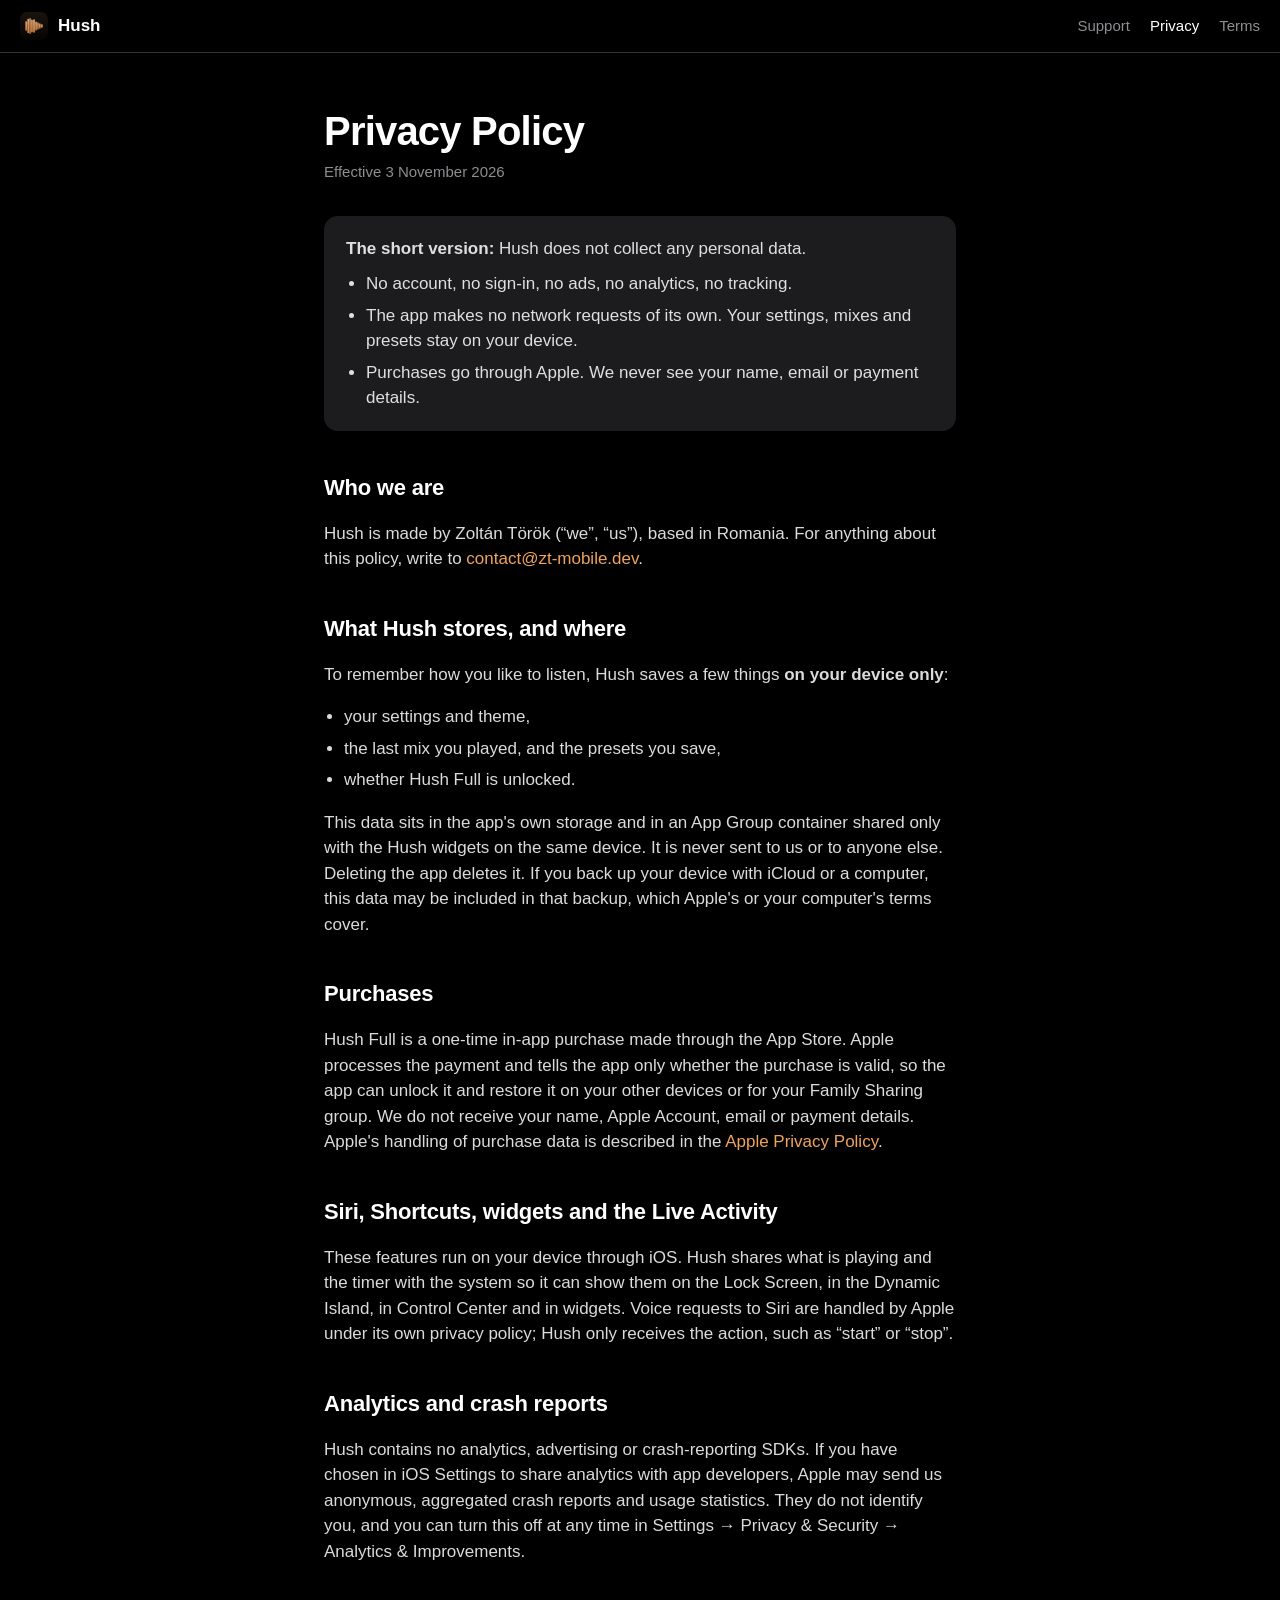
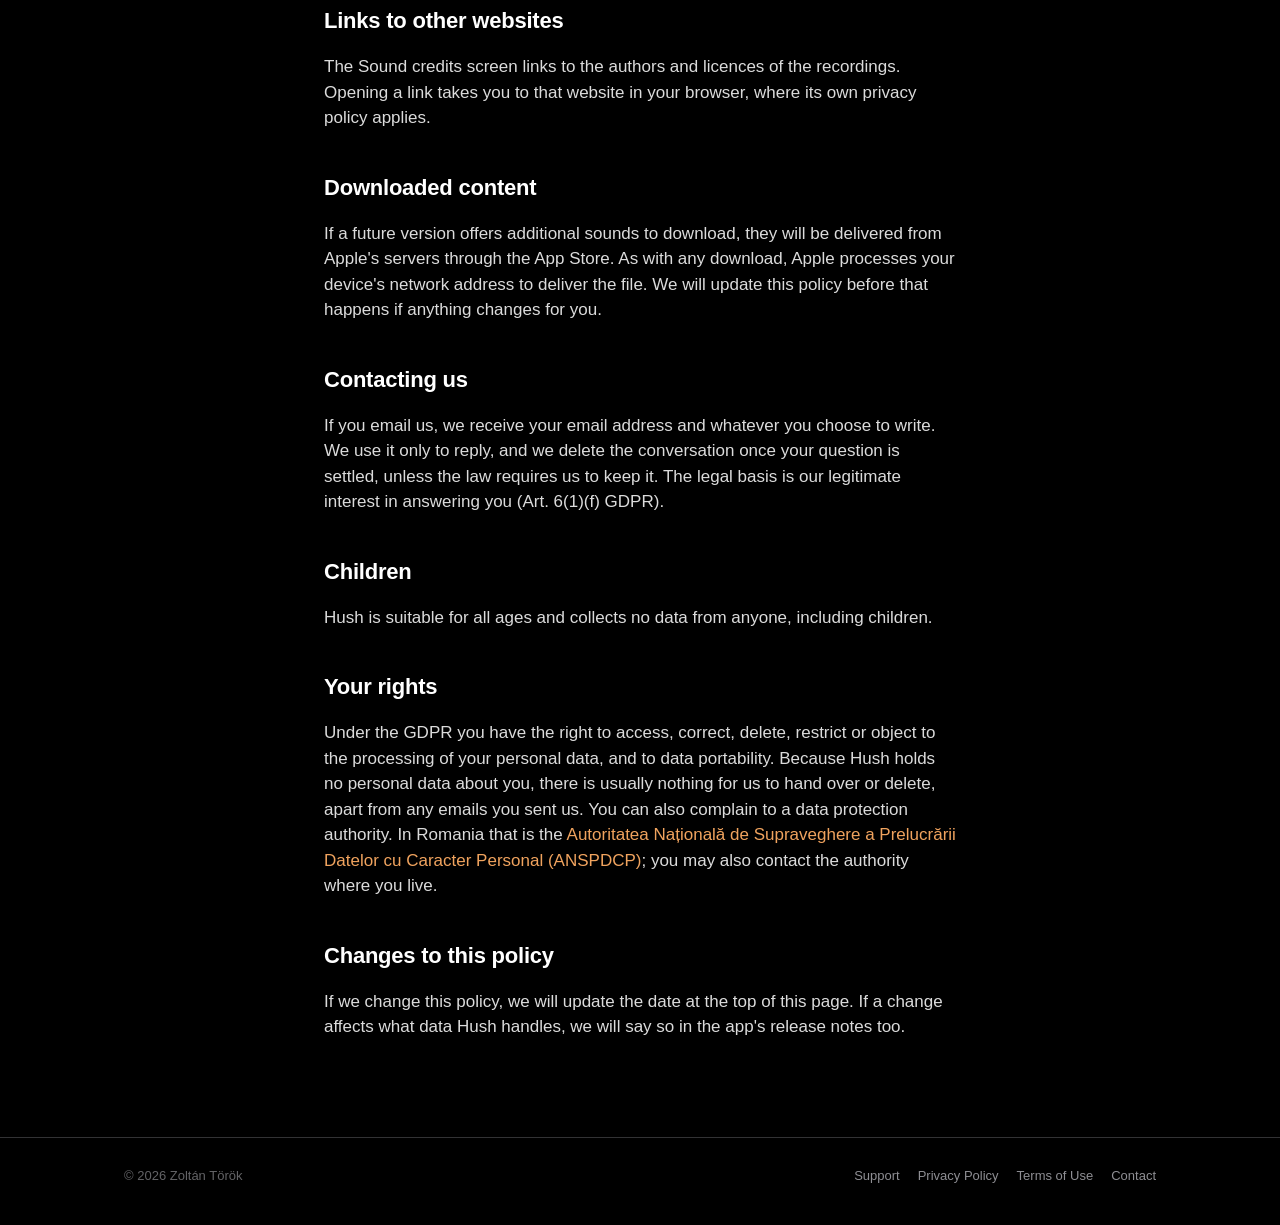
==== privacy/index.html @ 15db0264 "feat: add Hush landing, privacy, terms and support pages Co-Authored-By: Claude Opus 5.5 <noreply@an" ====
<!doctype html>
<html lang="en">
<head>
<meta charset="utf-8">
<meta name="viewport" content="width=device-width, initial-scale=1, viewport-fit=cover">
<title>Privacy Policy · Hush</title>
<meta name="description" content="Hush does not collect, store or share any personal data. Everything stays on your device.">
<meta name="theme-color" content="#000000">
<link rel="icon" type="image/png" sizes="32x32" href="../assets/favicon-32.png">
<link rel="apple-touch-icon" href="../assets/apple-touch-icon.png">
<link rel="stylesheet" href="../assets/site.css">
</head>
<body>
<header class="nav">
  <a class="brand" href="../"><img src="../assets/icon-256.png" alt=""><span>Hush</span></a>
  <nav><ul>
    <li><a href="../support/">Support</a></li>
    <li><a href="../privacy/" aria-current="page">Privacy</a></li>
    <li><a href="../terms/">Terms</a></li>
  </ul></nav>
</header>
<main class="doc">
  <h1>Privacy Policy</h1>
  <p class="meta">Effective 3 November 2026</p>

  <div class="summary">
    <p><strong>The short version:</strong> Hush does not collect any personal data.</p>
    <ul>
      <li>No account, no sign-in, no ads, no analytics, no tracking.</li>
      <li>The app makes no network requests of its own. Your settings, mixes and presets stay on your device.</li>
      <li>Purchases go through Apple. We never see your name, email or payment details.</li>
    </ul>
  </div>

  <h2>Who we are</h2>
  <p>Hush is made by Zoltán Török (“we”, “us”), based in Romania. For anything about this policy, write to <a href="mailto:contact@zt-mobile.dev">contact@zt-mobile.dev</a>.</p>

  <h2>What Hush stores, and where</h2>
  <p>To remember how you like to listen, Hush saves a few things <strong>on your device only</strong>:</p>
  <ul>
    <li>your settings and theme,</li>
    <li>the last mix you played, and the presets you save,</li>
    <li>whether Hush Full is unlocked.</li>
  </ul>
  <p>This data sits in the app's own storage and in an App Group container shared only with the Hush widgets on the same device. It is never sent to us or to anyone else. Deleting the app deletes it. If you back up your device with iCloud or a computer, this data may be included in that backup, which Apple's or your computer's terms cover.</p>

  <h2>Purchases</h2>
  <p>Hush Full is a one-time in-app purchase made through the App Store. Apple processes the payment and tells the app only whether the purchase is valid, so the app can unlock it and restore it on your other devices or for your Family Sharing group. We do not receive your name, Apple Account, email or payment details. Apple's handling of purchase data is described in the <a href="https://www.apple.com/legal/privacy/">Apple Privacy Policy</a>.</p>

  <h2>Siri, Shortcuts, widgets and the Live Activity</h2>
  <p>These features run on your device through iOS. Hush shares what is playing and the timer with the system so it can show them on the Lock Screen, in the Dynamic Island, in Control Center and in widgets. Voice requests to Siri are handled by Apple under its own privacy policy; Hush only receives the action, such as “start” or “stop”.</p>

  <h2>Analytics and crash reports</h2>
  <p>Hush contains no analytics, advertising or crash-reporting SDKs. If you have chosen in iOS Settings to share analytics with app developers, Apple may send us anonymous, aggregated crash reports and usage statistics. They do not identify you, and you can turn this off at any time in Settings → Privacy &amp; Security → Analytics &amp; Improvements.</p>

  <h2>Links to other websites</h2>
  <p>The Sound credits screen links to the authors and licences of the recordings. Opening a link takes you to that website in your browser, where its own privacy policy applies.</p>

  <h2>Downloaded content</h2>
  <p>If a future version offers additional sounds to download, they will be delivered from Apple's servers through the App Store. As with any download, Apple processes your device's network address to deliver the file. We will update this policy before that happens if anything changes for you.</p>

  <h2>Contacting us</h2>
  <p>If you email us, we receive your email address and whatever you choose to write. We use it only to reply, and we delete the conversation once your question is settled, unless the law requires us to keep it. The legal basis is our legitimate interest in answering you (Art. 6(1)(f) GDPR).</p>

  <h2>Children</h2>
  <p>Hush is suitable for all ages and collects no data from anyone, including children.</p>

  <h2>Your rights</h2>
  <p>Under the GDPR you have the right to access, correct, delete, restrict or object to the processing of your personal data, and to data portability. Because Hush holds no personal data about you, there is usually nothing for us to hand over or delete, apart from any emails you sent us. You can also complain to a data protection authority. In Romania that is the <a href="https://www.dataprotection.ro/">Autoritatea Națională de Supraveghere a Prelucrării Datelor cu Caracter Personal (ANSPDCP)</a>; you may also contact the authority where you live.</p>

  <h2>Changes to this policy</h2>
  <p>If we change this policy, we will update the date at the top of this page. If a change affects what data Hush handles, we will say so in the app's release notes too.</p>
</main>
<footer><div class="inner">
  <span>© 2026 Zoltán Török</span>
  <nav><a href="../support/">Support</a><a href="../privacy/">Privacy Policy</a><a href="../terms/">Terms of Use</a><a href="mailto:contact@zt-mobile.dev">Contact</a></nav>
</div></footer>
</body>
</html>
---- assets/site.css ----
:root {
  color-scheme: dark;
  --bg: #000;
  --surface: #1c1c1e;
  --surface-2: #2c2c2e;
  --separator: rgba(84, 84, 88, 0.6);
  --text: #fff;
  --text-2: #8e8e93;
  --text-3: #636366;
  --ember: #f0a35e;
  --radius: 14px;
  --max: 680px;
  --font: -apple-system, BlinkMacSystemFont, "SF Pro Text", "SF Pro Display", "Helvetica Neue", Helvetica, Arial, sans-serif;
}

* { box-sizing: border-box; }
html { -webkit-text-size-adjust: 100%; }
body {
  margin: 0;
  background: var(--bg);
  color: var(--text);
  font: 17px/1.5 var(--font);
  -webkit-font-smoothing: antialiased;
}
a { color: var(--ember); text-decoration: none; }
a:hover { text-decoration: underline; }
img { display: block; max-width: 100%; }

/* Header */
.nav {
  position: sticky; top: 0; z-index: 10;
  display: flex; align-items: center; justify-content: space-between;
  gap: 16px; padding: 12px 20px;
  background: rgba(0, 0, 0, 0.72);
  -webkit-backdrop-filter: saturate(180%) blur(20px);
  backdrop-filter: saturate(180%) blur(20px);
  border-bottom: 0.5px solid var(--separator);
}
.brand { display: flex; align-items: center; gap: 10px; color: var(--text); font-weight: 600; font-size: 17px; }
.brand:hover { text-decoration: none; }
.brand img { width: 28px; height: 28px; border-radius: 7px; }
.nav ul { display: flex; gap: 20px; list-style: none; margin: 0; padding: 0; font-size: 15px; }
.nav ul a { color: var(--text-2); }
.nav ul a:hover, .nav ul a[aria-current="page"] { color: var(--text); text-decoration: none; }

/* Hero */
.hero { position: relative; min-height: min(92vh, 860px); display: flex; align-items: flex-end; overflow: hidden; }
.hero picture, .hero > img { position: absolute; inset: 0; }
.hero img.bg { width: 100%; height: 100%; object-fit: cover; object-position: 30% 75%; }
.hero::after {
  content: ""; position: absolute; inset: 0;
  background: linear-gradient(180deg, rgba(0,0,0,0) 35%, rgba(0,0,0,0.65) 70%, #000 100%);
}
.hero-inner { position: relative; z-index: 1; width: 100%; max-width: 1080px; margin: 0 auto; padding: 0 24px 64px; }
.hero-icon { width: 84px; height: 84px; border-radius: 19px; margin-bottom: 20px; box-shadow: 0 0 0 0.5px rgba(255,255,255,0.12); }
.hero h1 { font-size: clamp(40px, 7vw, 64px); line-height: 1.05; letter-spacing: -0.02em; margin: 0 0 12px; font-weight: 700; }
.hero p { font-size: clamp(18px, 2.4vw, 21px); color: rgba(255,255,255,0.78); margin: 0 0 28px; max-width: 520px; }

.btn {
  display: inline-flex; align-items: center; gap: 10px;
  padding: 14px 24px; border-radius: 999px;
  background: #fff; color: #000; font-weight: 600; font-size: 17px;
}
.btn:hover { text-decoration: none; opacity: 0.88; }
.btn svg { width: 18px; height: 18px; }
.btn[aria-disabled="true"] { background: var(--surface-2); color: var(--text-2); cursor: default; }
.btn-note { display: block; margin-top: 12px; font-size: 14px; color: var(--text-2); }

/* Sections */
.section { max-width: 1080px; margin: 0 auto; padding: 72px 24px; }
.section h2 { font-size: clamp(28px, 4vw, 36px); letter-spacing: -0.015em; line-height: 1.15; margin: 0 0 12px; }
.section > p.lead { color: var(--text-2); font-size: 19px; max-width: 600px; margin: 0 0 40px; }

.sounds { display: grid; grid-template-columns: repeat(8, 1fr); gap: 24px 16px; }
@media (max-width: 900px) { .sounds { grid-template-columns: repeat(4, 1fr); } }
.sound { text-align: center; font-size: 15px; color: var(--text-2); }
.sound img { width: 100%; aspect-ratio: 1; border-radius: 50%; object-fit: cover; margin-bottom: 10px; }

.features { display: grid; grid-template-columns: repeat(3, 1fr); gap: 12px; }
@media (max-width: 900px) { .features { grid-template-columns: repeat(2, 1fr); } }
@media (max-width: 600px) { .features { grid-template-columns: 1fr; } }
.card { background: var(--surface); border-radius: var(--radius); padding: 22px; }
.card h3 { margin: 0 0 6px; font-size: 17px; font-weight: 600; }
.card p { margin: 0; color: var(--text-2); font-size: 15px; }

.price { display: grid; grid-template-columns: repeat(auto-fit, minmax(260px, 1fr)); gap: 12px; }
.price .card h3 { font-size: 20px; }
.price .amount { font-size: 15px; color: var(--text-2); margin-bottom: 14px; }
.price .full .amount { color: var(--ember); }
.price ul { margin: 0; padding-left: 18px; color: var(--text-2); font-size: 15px; }
.price li + li { margin-top: 6px; }

/* Documents */
.doc { max-width: var(--max); margin: 0 auto; padding: 56px 24px 80px; }
.doc h1 { font-size: clamp(32px, 5vw, 40px); letter-spacing: -0.02em; line-height: 1.1; margin: 0 0 8px; }
.doc .meta { color: var(--text-2); font-size: 15px; margin: 0 0 32px; }
.doc h2 { font-size: 22px; margin: 40px 0 10px; letter-spacing: -0.01em; }
.doc h3 { font-size: 17px; margin: 24px 0 6px; }
.doc p, .doc li { color: rgba(255,255,255,0.86); }
.doc ul { padding-left: 20px; }
.doc li + li { margin-top: 6px; }
.summary { background: var(--surface); border-radius: var(--radius); padding: 20px 22px; margin: 0 0 8px; }
.summary p { margin: 0; }
.summary ul { margin: 10px 0 0; }

.faq details { background: var(--surface); border-radius: var(--radius); margin: 0 0 10px; }
.faq summary { cursor: pointer; padding: 16px 20px; font-weight: 600; list-style: none; display: flex; justify-content: space-between; gap: 12px; }
.faq summary::-webkit-details-marker { display: none; }
.faq summary::after { content: "+"; color: var(--text-2); font-weight: 400; font-size: 20px; line-height: 1; }
.faq details[open] summary::after { content: "−"; }
.faq details > div { padding: 0 20px 16px; color: var(--text-2); }
.faq details > div p { margin: 0 0 8px; color: var(--text-2); }

.contact { background: var(--surface); border-radius: var(--radius); padding: 22px; margin-top: 32px; }
.contact p { margin: 0 0 6px; }
.contact .email { font-size: 20px; font-weight: 600; }

/* Footer */
footer { border-top: 0.5px solid var(--separator); color: var(--text-3); font-size: 13px; }
footer .inner { max-width: 1080px; margin: 0 auto; padding: 28px 24px 40px; display: flex; flex-wrap: wrap; justify-content: space-between; gap: 12px; }
footer nav { display: flex; gap: 18px; flex-wrap: wrap; }
footer a { color: var(--text-2); }

@media (max-width: 520px) {
  .nav { padding: 10px 16px; }
  .nav ul { gap: 14px; font-size: 14px; }
  .nav .brand span { display: none; }
  .hero-inner, .section, .doc { padding-left: 16px; padding-right: 16px; }
  .sounds { gap: 18px 12px; }
}
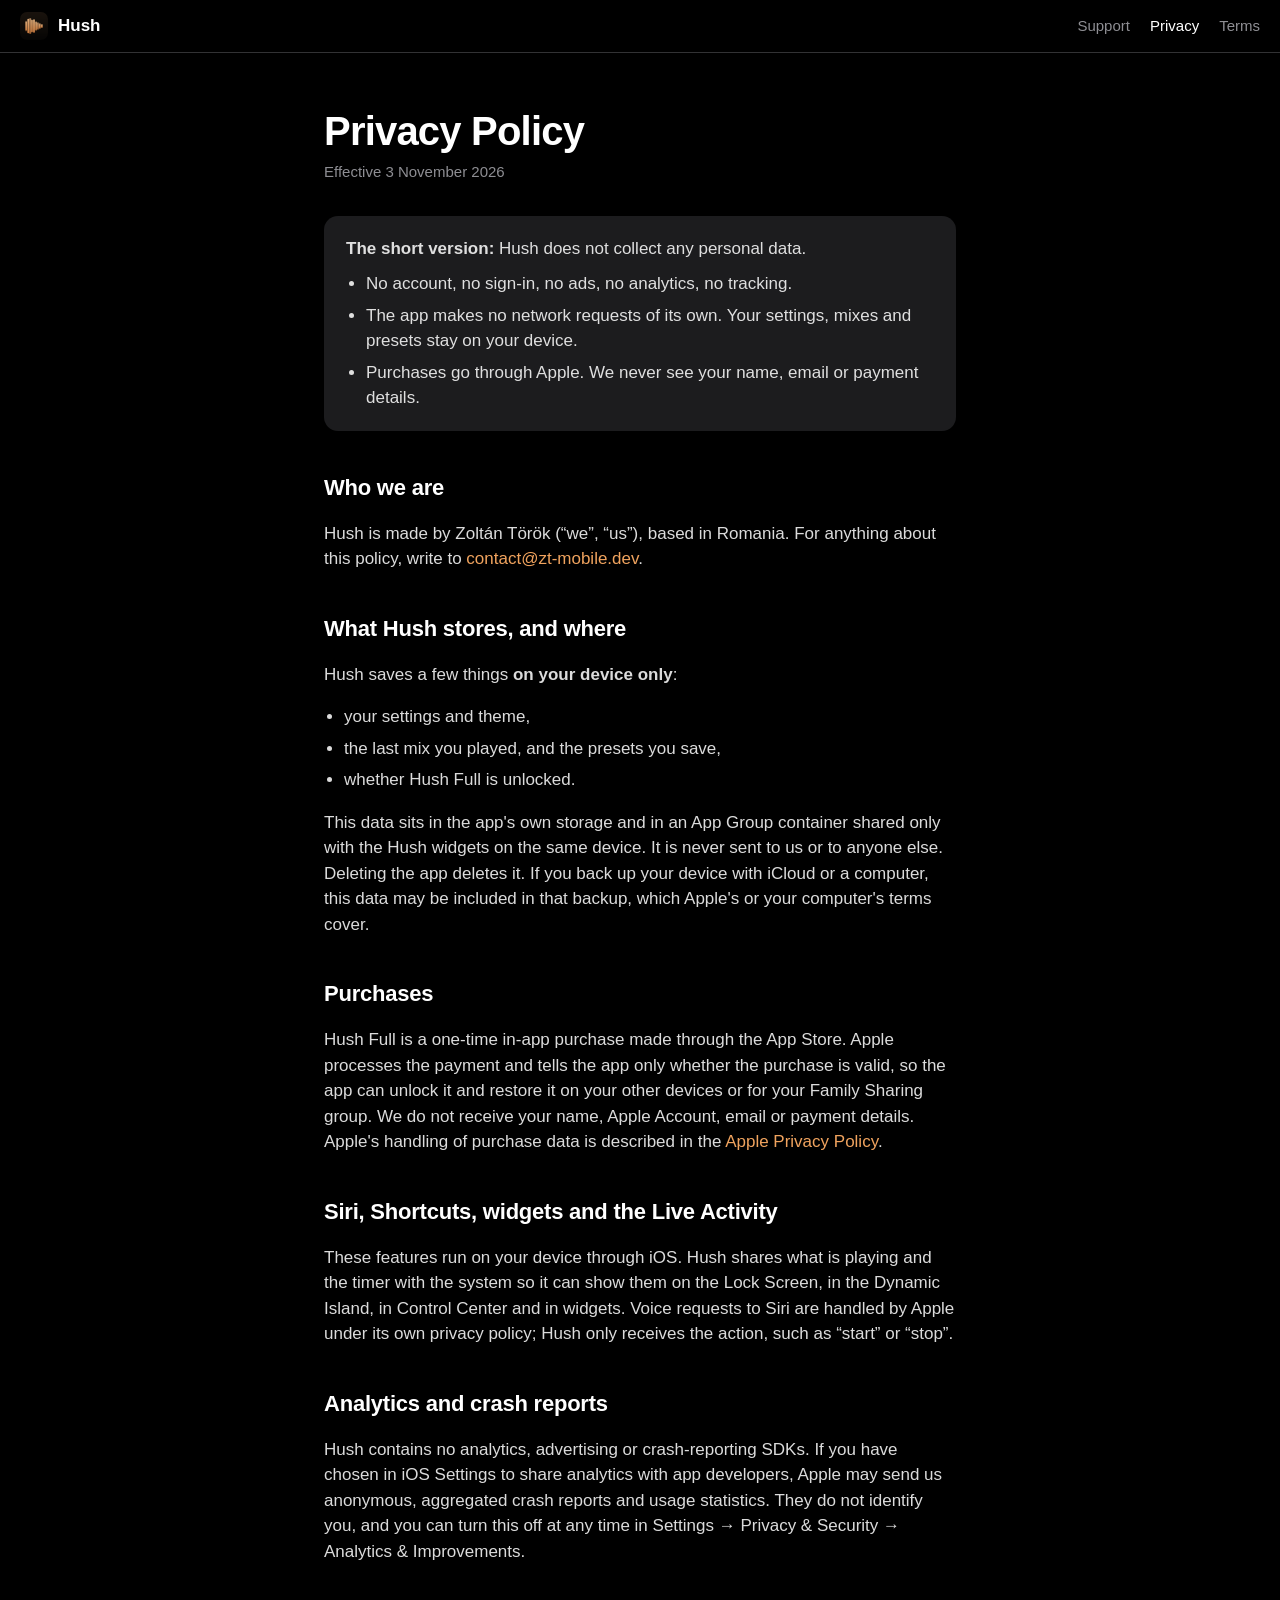
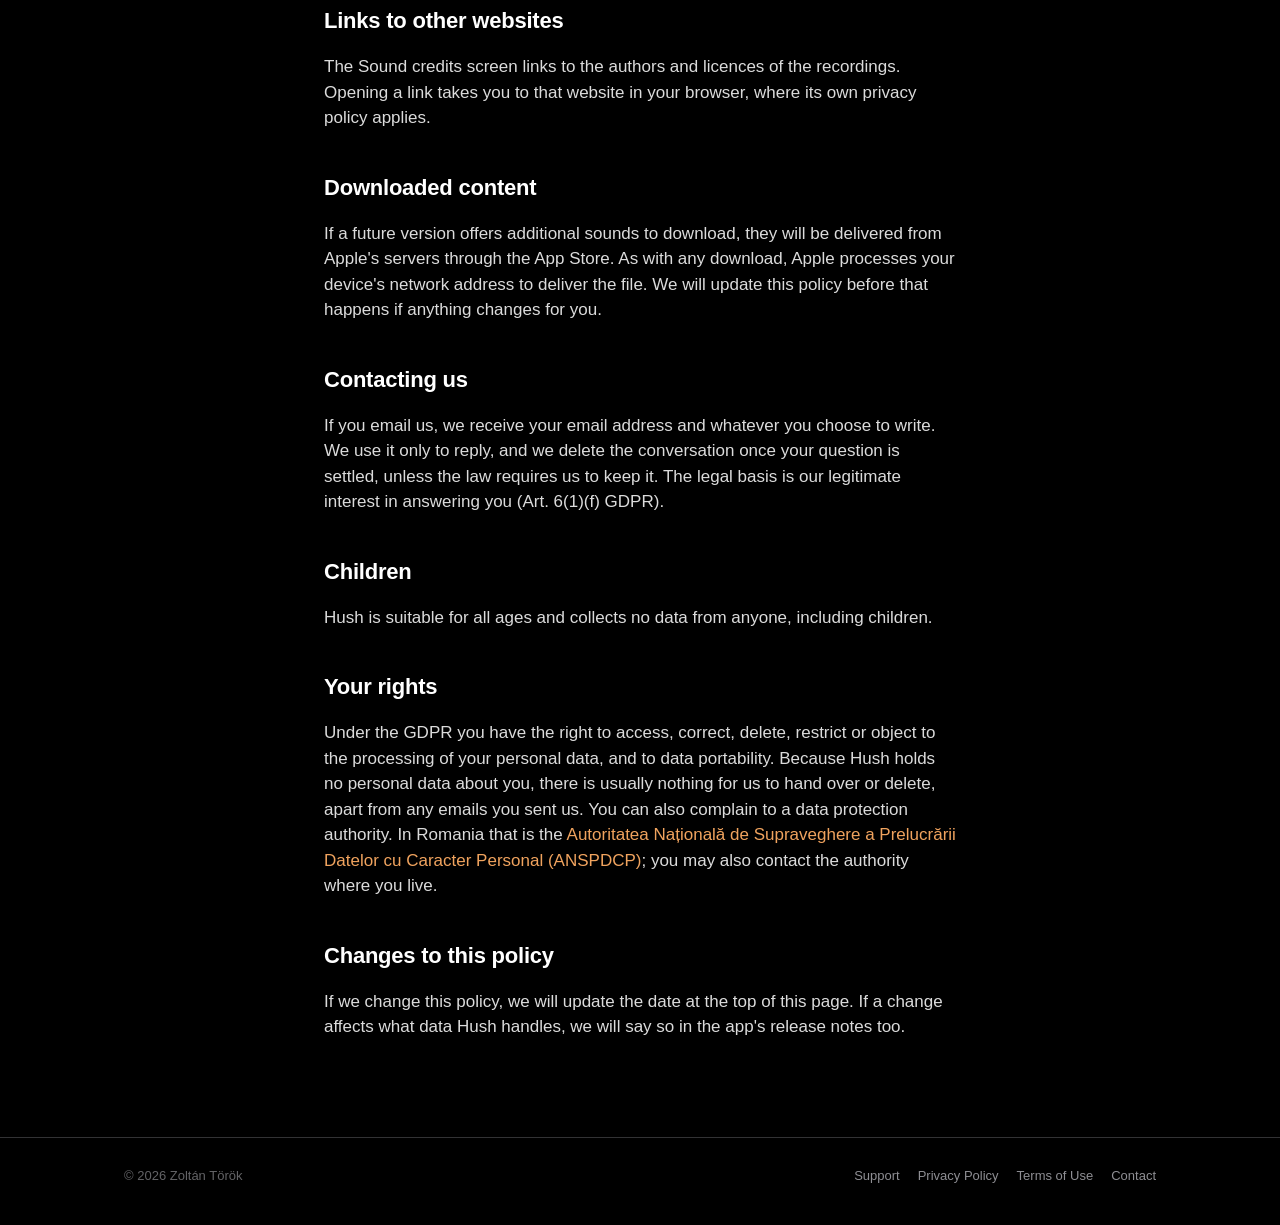
==== commit 13a2a1d0: "chore(copy): tighten site text Co-Authored-By: Claude Opus 5.5 <noreply@anthropic.com> Claude-Sessio" ====
--- a/privacy/index.html
+++ b/privacy/index.html
@@ -36,7 +36,7 @@
   <p>Hush is made by Zoltán Török (“we”, “us”), based in Romania. For anything about this policy, write to <a href="mailto:contact@zt-mobile.dev">contact@zt-mobile.dev</a>.</p>
 
   <h2>What Hush stores, and where</h2>
-  <p>To remember how you like to listen, Hush saves a few things <strong>on your device only</strong>:</p>
+  <p>Hush saves a few things <strong>on your device only</strong>:</p>
   <ul>
     <li>your settings and theme,</li>
     <li>the last mix you played, and the presets you save,</li>
